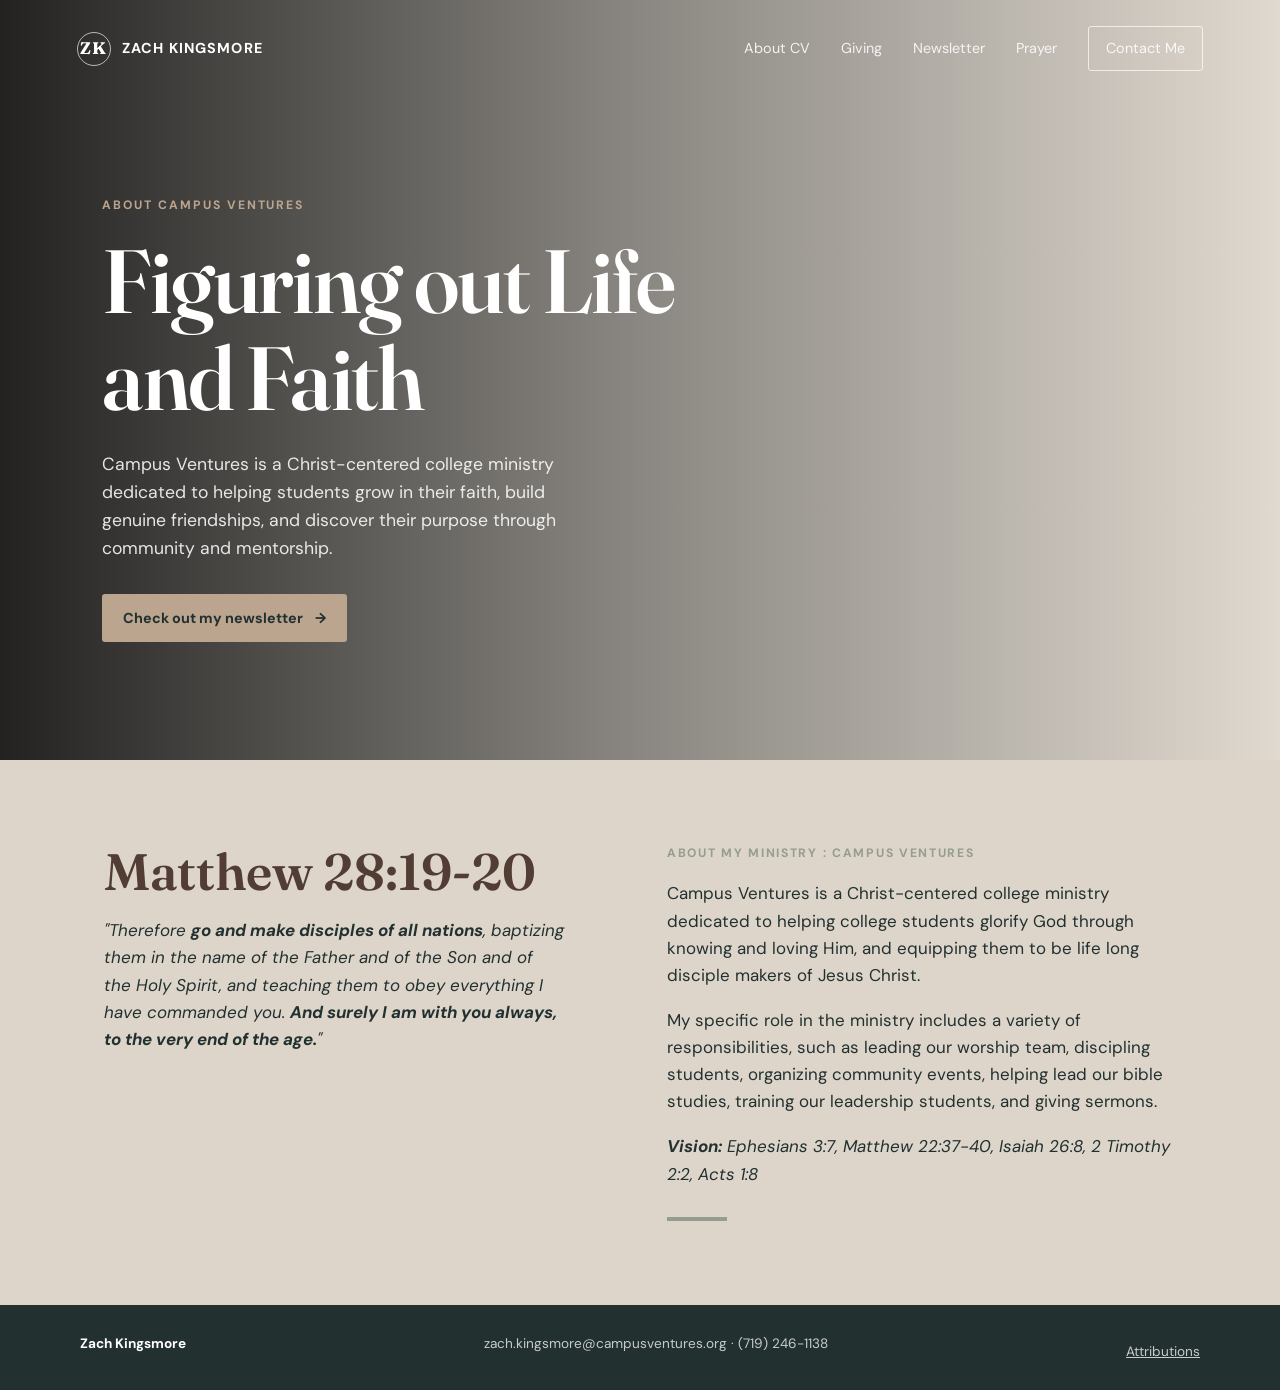
==== about.html @ f73a8b1d "Add files via upload" ====
<!DOCTYPE html>
<html lang="en">
<head>
    <meta charset="UTF-8">
    <meta name="viewport" content="width=device-width, initial-scale=1.0">
    <meta name="description" content="A welcoming community centered on faith, hope, and practical care.">
    <title>Zach Kingsmore | Campus Ventures</title>
    <link rel="preconnect" href="https://fonts.googleapis.com">
    <link rel="preconnect" href="https://fonts.gstatic.com" crossorigin>
    <link href="https://fonts.googleapis.com/css2?family=DM+Sans:wght@400;500;600;700&family=Fraunces:opsz,wght@9..144,600;9..144,700&display=swap" rel="stylesheet">
    <link rel="stylesheet" href="css/main.css">
    <link rel="stylesheet" href="css/about.css">
</head>
<body>
    <!-- Header -->
    <header class="site-header">
        <nav class="nav" aria-label="Main navigation">
            <a class="brand" href="index.html#top">
                <span class="brand-mark">ZK</span>
                Zach Kingsmore
            </a>
            <div class="nav-links">
                <a href="about.html">About CV</a>
                <a href="giving.html">Giving</a>
                <a href="newsletter.html">Newsletter</a>
                <a href="prayer.html">Prayer</a>
                <a class="nav-cta" href="mailto:zach.kingsmore@campusventures.org">Contact Me</a>
            </div>
        </nav>
    </header>

    <!-- Main Page Content -->
    <main id="top">
        <section class="hero-about">
            <div class="hero-content">
                <div class="eyebrow">About Campus Ventures</div>
                <h1>Figuring out Life and Faith</h1>
                <p class="hero-copy">Campus Ventures is a Christ-centered college ministry dedicated to helping students grow in their faith, build genuine friendships, and discover their purpose through community and mentorship.</p>
                <a class="button button-primary" href="#newsletter">
                    Check out my newsletter
                    <span aria-hidden="true">&#8594;</span>
                </a>
            </div>
        </section>
        <section class="about page-section">
            <div>
                <h2>Matthew 28:19-20</h2>
                <p><em>"Therefore <strong>go and make disciples of all nations</strong>, baptizing them in the name of the Father and of the Son and of the Holy Spirit, and teaching them to obey everything I have commanded you. <Strong>And surely I am with you always, to the very end of the age.</Strong>"</em></p>
            </div>
            <div>
                <div class="section-label">About My Ministry : Campus Ventures</div>
                    <p>Campus Ventures is a Christ-centered college ministry dedicated to helping college students glorify God through knowing and loving Him, and equipping them to be life long disciple makers of Jesus Christ.</p>
                    <p>My specific role in the ministry includes a variety of responsibilities, such as leading our worship team, discipling students, organizing community events, helping lead our bible studies, training our leadership students, and giving sermons.</p>
                    <p><em><strong>Vision:</strong> Ephesians 3:7, Matthew 22:37-40, Isaiah 26:8, 2 Timothy 2:2, Acts 1:8</em></p>
                <div class="accent-rule"></div>
            </div>
        </section>
    </main>

    <!-- Footer -->
    <footer>
        <div class="footer-inner">
            <strong>Zach Kingsmore</strong>
            <span>zach.kingsmore@campusventures.org · (719) 246-1138</span>
            <div class="attribution-tooltip">
                <span class="attribution-trigger">Attributions</span>
                <div class="tooltip-content">
                    <p>Icon Attributions:</p>
                    <ul>
                        <li><a href="https://www.flaticon.com/free-icons/credit-card" title="credit card icons">Credit card icons created by Stockio - Flaticon</a></li>
                        <li><a href="https://www.flaticon.com/free-icons/bank" title="bank icons">Bank icons created by Magnific - Flaticon</a></li>
                        <li><a href="https://www.flaticon.com/free-icons/checkbook" title="checkbook icons">Checkbook icons created by alimasykurm - Flaticon</a></li>
                    </ul>
                </div>
            </div>
        </div>
    </footer>
</body>
</html>
---- css/main.css ----
:root {
    --ink: #223030;
    --brown: #523d35;
    --cream: #ddd5ca;
    --paper: #e4ddd4;
    --sage: #959D90;
    --tan: #BBA58F;
    --pale: #e8d9cd;
    --shadow: rgba(0, 0, 0, 0.2);
}

* { 
    box-sizing: border-box; 
}

html { 
    scroll-behavior: smooth; 
}

body { 
    margin: 0; 
    color: var(--brown); 
    background: var(--cream); 
    font-family: "DM Sans", sans-serif; 
    line-height: 1.6; 
}

.page-section {
    max-width: 1120px;
    margin: 0 auto;
    padding: 84px 24px;
}

a { 
    color: inherit; 
    text-decoration: none; 
}

.site-header { 
    position: absolute;
    z-index: 2; 
    top: 0; 
    width: 100%; 
    padding: 26px clamp(24px, 6vw, 88px); 
}

.nav { 
    display: flex; 
    align-items: center; 
    justify-content: space-between; 
    max-width: 1240px; 
    margin: auto; 
}

.brand {
    display: flex;
    align-items: center;
    gap: 11px;
    color: #fff;
    font-size: 0.9rem;
    font-weight: 700;
    letter-spacing: 0.08em;
    text-transform: uppercase;
}

.brand-mark {
    display: grid;
    width: 34px;
    height: 34px;
    place-items: center;
    border: 1px solid rgba(255,255,255,0.65);
    border-radius: 50%;
    font-family: Fraunces, serif;
    font-size: 1.05rem;
}

.nav-links {
    display: flex;
    align-items: center;
    gap: 31px;
    color: rgba(255,255,255,0.87);
    font-size: 0.9rem;
}

.nav-links a:hover {
    color: var(--tan);
}

.nav-cta {        
    padding: 10px 17px;
    border: 1px solid rgba(255,255,255,0.7);
    border-radius: 3px;
}

.hero {
    display: flex;
    min-height: min(760px, 92vh);
    align-items: center;
    padding: 170px clamp(24px, 8vw, 120px) 92px;
    color: #fff;
    background: linear-gradient(90deg, rgba(9, 9, 9, 0.88) 0%, rgba(64, 65, 65, 0.56) 47%, rgba(249, 249, 249, 0.12) 100%), url("/Users/zkings/code/PersonalWebsite/images/DSCF8374_Original.jpg") center/cover;
}

.hero-content {
    width: min(700px, 100%);
    align-items: center;
}

.eyebrow {
    color: var(--tan);
    font-size: 0.76rem;
    font-weight: 700;
    letter-spacing: 0.16em;
    text-transform: uppercase;
}

.accent-rule {
  width: 60px;
  height: 4px;
  margin-top: 29px;
  background: var(--sage);
}

.section-label {
  margin-bottom: 17px;
  color: var(--sage);
  font-size: 0.76rem;
  font-weight: 700;
  letter-spacing: 0.14em;
  text-transform: uppercase;
}

.details {
  max-width: 470px;
  align-items: center;
  margin-top: 33px;
  margin-left: 0;
}

h1, h2, h3 {
    margin: 0;
    font-family: Fraunces, serif;
    font-weight: 600;
    line-height: 1.08;
}

h1 {
    max-width: 1120px;
    margin: 18px 0 23px;
    font-size: clamp(3.2rem, 7vw, 6.4rem);
    letter-spacing: -0.02em;
}

.hero-copy {
    max-width: 510px;
    margin: 0 0 32px;
    color: rgba(255,255,255,0.87);
    font-size: 1.1rem;
}

.button {
    display: inline-flex;
    align-items: center;
    gap: 12px;
    min-height: 48px;
    padding: 0 20px;
    border: 1px solid transparent;
    border-radius: 3px;
    font-size: 0.9rem;
    font-weight: 700;
    transition: transform 180ms ease, background 180ms ease;
}

.button:hover {
    transform: translateY(-2px);
}

.button-primary {
    color: var(--ink);
    background: var(--tan);
}

.button-secondary {
    color: #fff;
    border-color: rgba(255,255,255,0.5);
}

footer {
  padding: 28px 24px;
  color: rgba(255, 255, 255, 0.75);
  background: var(--ink);
  font-size: 0.85rem;
}

.footer-inner {
  display: flex;
  max-width: 1120px;
  justify-content: space-between;
  margin: auto;
}

.footer-inner strong {
  color: #fff;
}

.attribution-tooltip {
  position: relative;
  display: inline-block;
  margin-top: 8px;
}

.attribution-trigger {
  anchor-name: --attribution-anchor;
  color: rgba(255, 255, 255, 0.75);
  font-size: 0.85rem;
  text-decoration: underline;
  cursor: pointer;
  transition: color 180ms ease;
}

.attribution-trigger:hover {
  color: var(--tan);
}

.tooltip-content {
  visibility: hidden;
  opacity: 0;
  position: fixed;
  position-anchor: --attribution-anchor;
  position-area: top;
  position-try-fallbacks: flip-inline;
  margin-bottom: 10px;
  width: max-content;
  max-width: min(300px, 80vw);
  padding: 10px;
  background: var(--paper);
  color: var(--ink);
  border: 1px solid var(--pale);
  border-radius: 4px;
  box-shadow: 0 4px 8px rgba(0, 0, 0, 0.1);
  z-index: 10;
  transition: opacity 0.3s ease, visibility 0.3s ease;
}

.attribution-tooltip:hover .tooltip-content {
  visibility: visible;
  opacity: 1;
}

.tooltip-content p {
  margin: 0 0 5px;
  font-weight: bold;
}

.tooltip-content ul {
  margin: 0;
  padding-left: 10px;
}

.tooltip-content li {
  margin-bottom: 5px;
}

@media (max-width: 700px) {
  .site-header {
    padding: 19px 20px;
  }

  .nav-links {
    display: none;
  }

  .hero {
    min-height: 730px;
    padding: 140px 24px 65px;
    background-position: 62% center;
  }

  h1 {
    font-size: clamp(3.3rem, 15vw, 5rem);
  }

  .hero-copy {
    font-size: 1rem;
  }

  .section-head {
    display: block;
  }

  .section-head .text-link {
    display: inline-block;
    margin-top: 20px;
  }

  .footer-inner {
    display: block;
  }

  .footer-inner span {
    display: block;
    margin-top: 7px;
  }
}
---- css/about.css ----
.intro {
  display: grid;
  grid-template-columns: minmax(0, 1.05fr) minmax(280px, 0.95fr);
  gap: clamp(42px, 8vw, 110px);
  align-items: center;
}

.about-image {
  width: 100%;
  max-width: 470px;
  height: 600px;
  object-fit: cover;
  object-position: center;
  border-radius: 3px;
  justify-self: end;
}

.about {
  display: grid;
  grid-template-columns: minmax(0, 0.95fr) minmax(0, 1.05fr);
  gap: clamp(42px, 8vw, 110px);
  align-items: start;
}

.about h2 {
  margin-bottom: 18px;
  font-size: clamp(2.25rem, 4vw, 3.7rem);
}

.about p {
  margin: 0;
  color: var(--ink);
  font-size: 1.06rem;
}

.about p + p {
  margin-top: 18px;
}

.hero-about {
    display: flex;
    min-height: min(760px, 92vh);
    align-items: center;
    padding: 170px clamp(24px, 8vw, 120px) 92px;
    color: #fff;
    background: linear-gradient(90deg, rgba(9, 9, 9, 0.88) 0%, rgba(64, 65, 65, 0.56) 47%, rgba(249, 249, 249, 0.12) 100%), url("/Users/zkings/code/PersonalWebsite/images/IMG_9990.JPG") center/cover;
}

.intro h2 {
  max-width: 470px;
}

@media (max-width: 700px) {
  .intro,
  .about {
    grid-template-columns: 1fr;
  }

  .about-image {
    justify-self: start;
  }
}
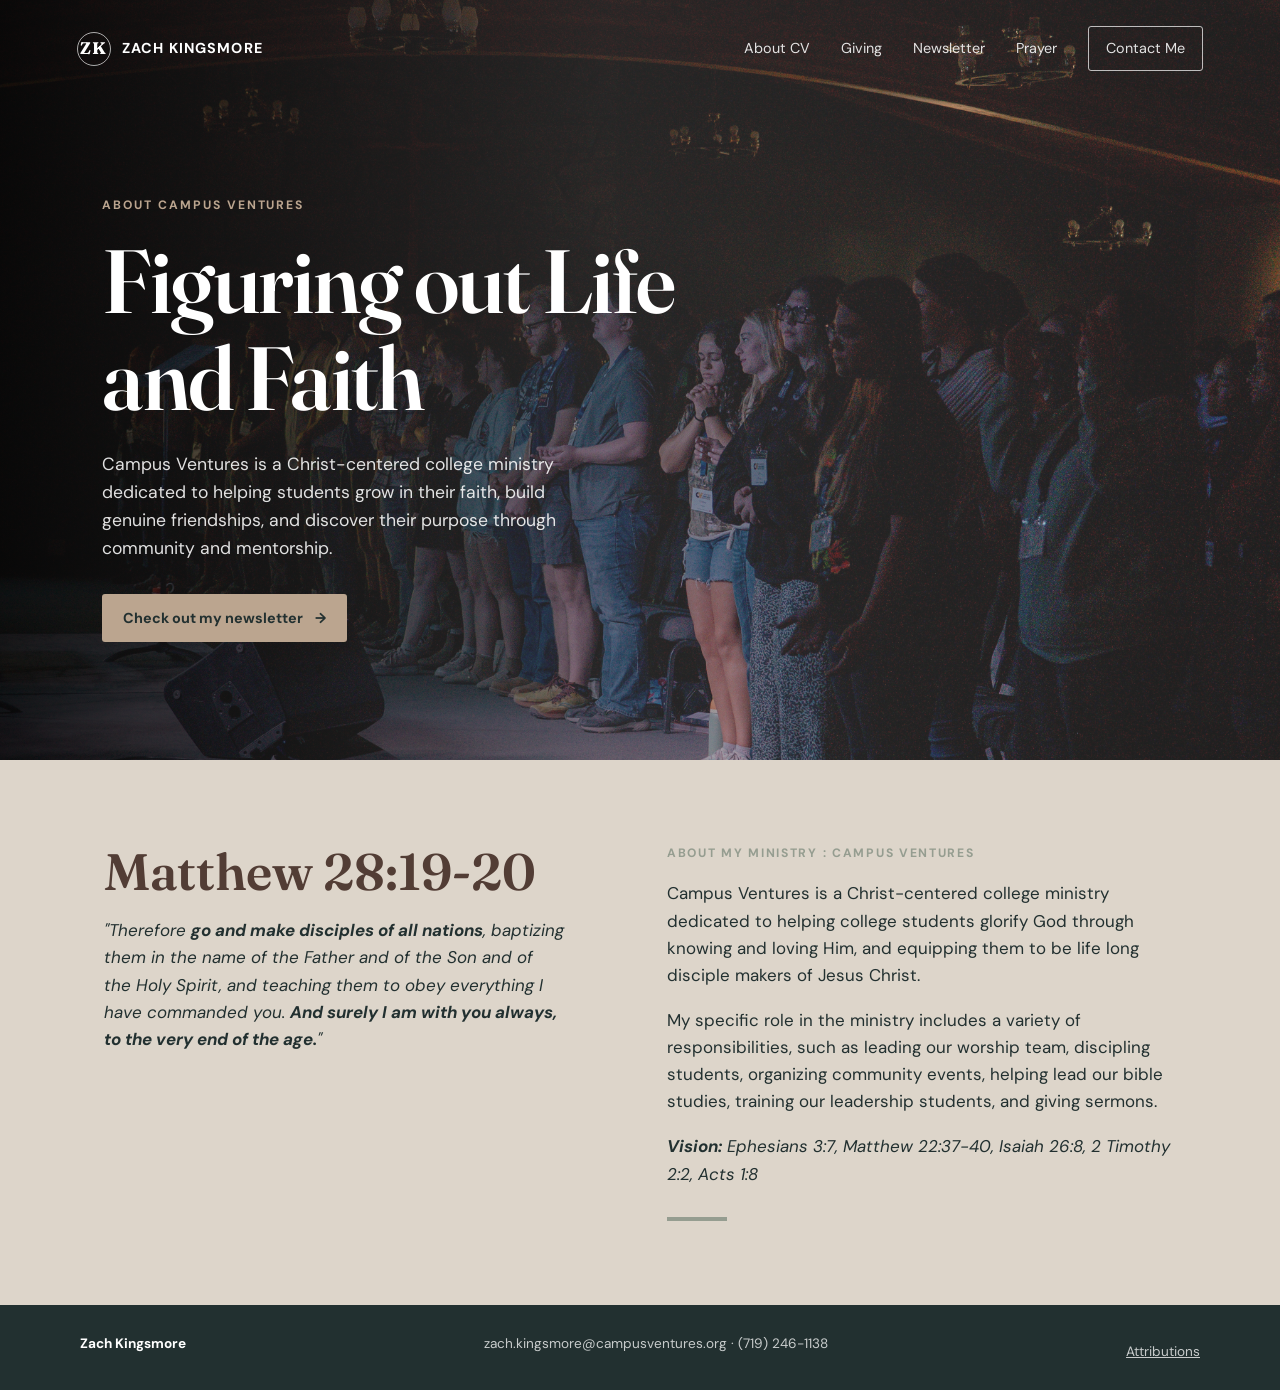
==== commit 6dcec1b7: "Update newsletter link in about.html" ====
--- a/about.html
+++ b/about.html
@@ -36,7 +36,7 @@
                 <div class="eyebrow">About Campus Ventures</div>
                 <h1>Figuring out Life and Faith</h1>
                 <p class="hero-copy">Campus Ventures is a Christ-centered college ministry dedicated to helping students grow in their faith, build genuine friendships, and discover their purpose through community and mentorship.</p>
-                <a class="button button-primary" href="#newsletter">
+                <a class="button button-primary" href="newsletter.html">
                     Check out my newsletter
                     <span aria-hidden="true">&#8594;</span>
                 </a>
@@ -76,4 +76,4 @@
         </div>
     </footer>
 </body>
-</html>+</html>
--- a/css/main.css
+++ b/css/main.css
@@ -98,7 +98,7 @@
     align-items: center;
     padding: 170px clamp(24px, 8vw, 120px) 92px;
     color: #fff;
-    background: linear-gradient(90deg, rgba(9, 9, 9, 0.88) 0%, rgba(64, 65, 65, 0.56) 47%, rgba(249, 249, 249, 0.12) 100%), url("/Users/zkings/code/PersonalWebsite/images/DSCF8374_Original.jpg") center/cover;
+    background: linear-gradient(90deg, rgba(9, 9, 9, 0.88) 0%, rgba(64, 65, 65, 0.56) 47%, rgba(249, 249, 249, 0.12) 100%), url("../images/DSCF8374_Original.jpg") center/cover;
 }
 
 .hero-content {
@@ -301,4 +301,4 @@
     display: block;
     margin-top: 7px;
   }
-}+}
--- a/css/about.css
+++ b/css/about.css
@@ -43,7 +43,7 @@
     align-items: center;
     padding: 170px clamp(24px, 8vw, 120px) 92px;
     color: #fff;
-    background: linear-gradient(90deg, rgba(9, 9, 9, 0.88) 0%, rgba(64, 65, 65, 0.56) 47%, rgba(249, 249, 249, 0.12) 100%), url("/Users/zkings/code/PersonalWebsite/images/IMG_9990.JPG") center/cover;
+    background: linear-gradient(90deg, rgba(9, 9, 9, 0.88) 0%, rgba(64, 65, 65, 0.56) 47%, rgba(249, 249, 249, 0.12) 100%), url("../images/IMG_9990.JPG") center/cover;
 }
 
 .intro h2 {
@@ -59,4 +59,4 @@
   .about-image {
     justify-self: start;
   }
-}+}
